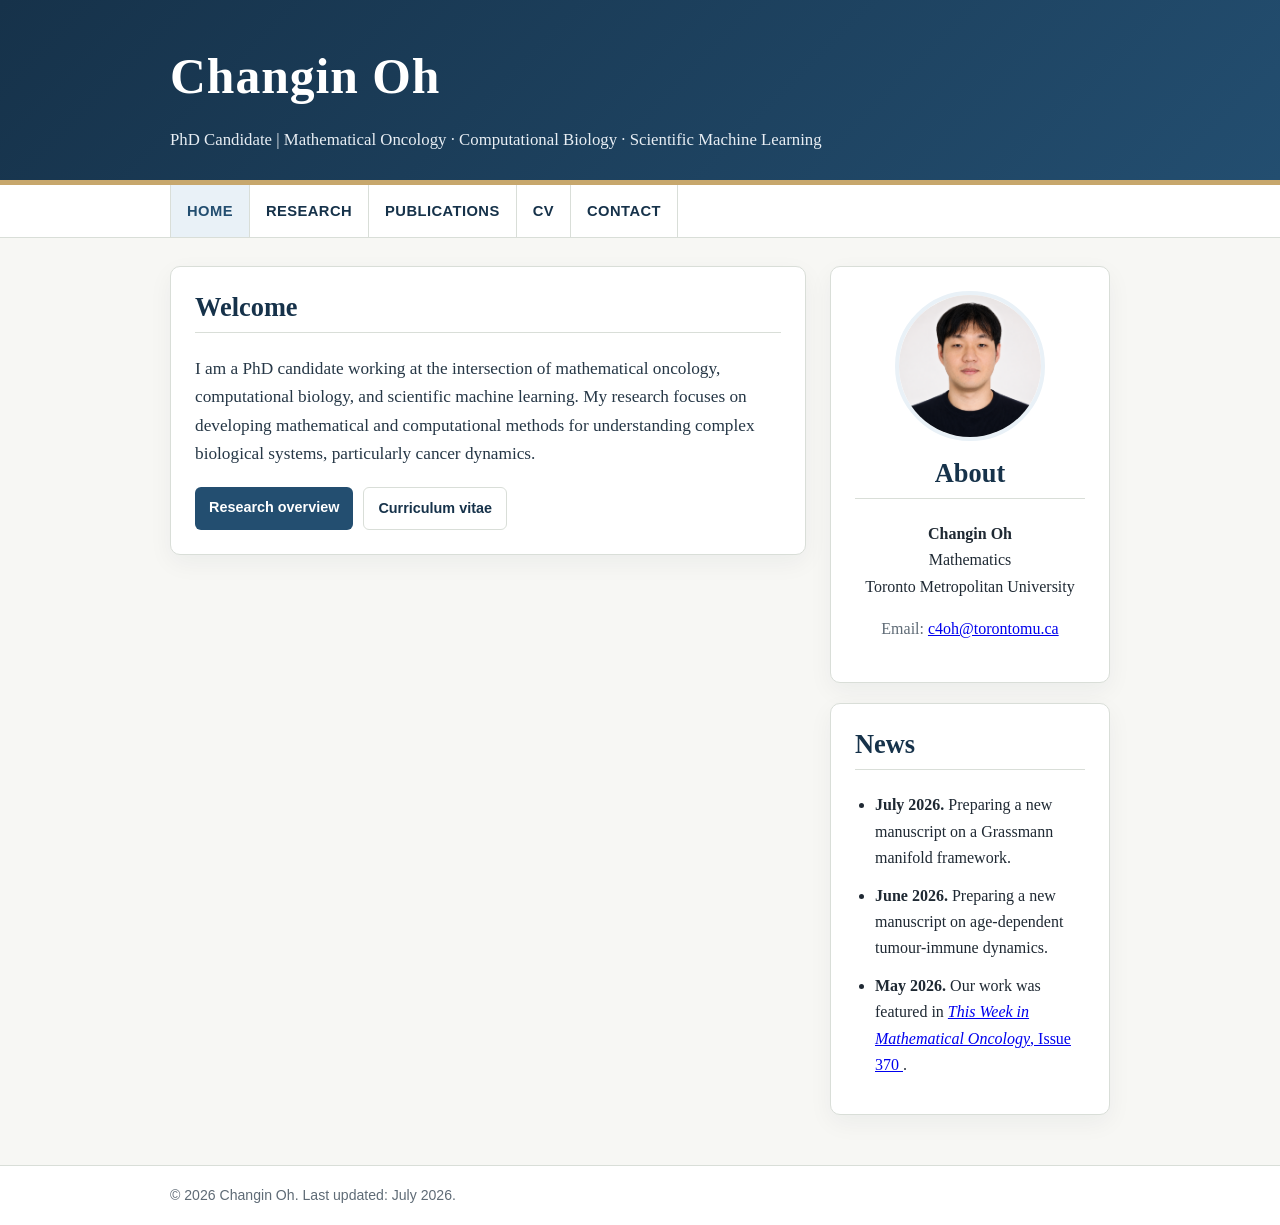
==== index.html @ 05e10b23 "Add files via upload" ====
<!DOCTYPE html>
<html lang="en">
<head>
  <meta charset="UTF-8">
  <meta name="viewport" content="width=device-width, initial-scale=1.0">
  <title>Home | Changin Oh</title>
  <link rel="stylesheet" href="style.css">
</head>
<body>
  <header class="site-header">
    <div class="header-inner">
      <h1 class="site-title">Changin Oh</h1>
      <p class="site-subtitle">PhD Candidate | Mathematical Oncology · Computational Biology · Scientific Machine Learning</p>
    </div>
  </header>

  <div class="nav-wrap">
    <nav class="main-nav" aria-label="Main navigation">
      <a class="active" href="index.html">Home</a>
      <a href="research.html">Research</a>
      <a href="publications.html">Publications</a>
      <!--
      <a href="projects.html">Projects</a>
      <a href="teaching.html">Teaching</a>
      -->
      <a href="cv.html">CV</a>
      <a href="contact.html">Contact</a>
    </nav>
  </div>

  <main class="container page-grid">
    <section class="card">
      <h2>Welcome</h2>
      <p class="lead">
        I am a PhD candidate working at the intersection of mathematical oncology, 
        computational biology, and scientific machine learning. 
        My research focuses on developing mathematical and computational methods for 
        understanding complex biological systems, particularly cancer dynamics.
      </p>
      <!--
      <p>
        ...
      </p>
      -->
      <div class="button-row">
        <a class="button" href="research.html">Research overview</a>
        <a class="button secondary" href="cv.html">Curriculum vitae</a>
      </div>
    </section>

    <aside>
      <section class="card profile-box">
        <img class="profile-photo" src="assets/profile.png" alt="Profile Photo">
        <h2>About</h2>
        <p>
          <strong>Changin Oh</strong><br>
          Mathematics<br>
          <span class="university-name">Toronto Metropolitan University</span></p>
        <p class="muted">Email:
          <a href="mailto:c4oh@torontomu.ca">c4oh@torontomu.ca</a></p>
      </section>

      <section class="card">
        <h2>News</h2>
        <ul class="news-list">
          <li>
            <strong>July 2026.</strong>
            Preparing a new manuscript on a Grassmann manifold framework.
          </li>

          <li>
            <strong>June 2026.</strong>
            Preparing a new manuscript on age-dependent tumour-immune dynamics.
          </li>

          <li>
            <strong>May 2026.</strong>
            Our work was featured in
            <a href="https://thisweekmathonco.substack.com/p/this-week-in-mathonco-370" target="_blank" rel="noopener noreferrer">
              <cite>This Week in Mathematical Oncology</cite>, Issue 370
            </a>.
          </li>
        </ul>
      </section>
    </aside>
  </main>

  <footer class="footer">
    <div class="footer-inner">© 2026 Changin Oh. Last updated: July 2026.</div>
  </footer>
</body>
</html>
---- style.css ----
:root {
  --bg: #f7f7f4;
  --paper: #ffffff;
  --text: #1f2933;
  --muted: #5f6b76;
  --line: #d9ded8;
  --accent: #234e70;
  --accent-dark: #16324a;
  --accent-soft: #e9f1f7;
  --max-width: 980px;
}

* {
  box-sizing: border-box;
}

body {
  margin: 0;
  color: var(--text);
  background: var(--bg);
  font-family: Georgia, "Times New Roman", serif;
  line-height: 1.65;
}

.site-header {
  background: linear-gradient(135deg, var(--accent-dark), var(--accent));
  color: #fff;
  border-bottom: 5px solid #c7a76c;
}

.header-inner {
  max-width: var(--max-width);
  margin: 0 auto;
  padding: 36px 20px 26px;
}

.site-title {
  margin: 0;
  font-size: clamp(2rem, 4vw, 3.1rem);
  letter-spacing: 0.02em;
}

.site-subtitle {
  margin: 8px 0 0;
  max-width: 760px;
  color: #e8eef4;
  font-size: 1.05rem;
}

.nav-wrap {
  background: #ffffff;
  border-bottom: 1px solid var(--line);
}

.main-nav {
  max-width: var(--max-width);
  margin: 0 auto;
  padding: 0 20px;
  display: flex;
  flex-wrap: wrap;
  gap: 0;
}

.main-nav a {
  display: block;
  padding: 14px 16px;
  color: var(--accent-dark);
  text-decoration: none;
  font-family: Arial, Helvetica, sans-serif;
  font-size: 0.92rem;
  font-weight: 700;
  letter-spacing: 0.03em;
  text-transform: uppercase;
  border-left: 1px solid var(--line);
}

.main-nav a:last-child {
  border-right: 1px solid var(--line);
}

.main-nav a:hover,
.main-nav a.active {
  background: var(--accent-soft);
  color: var(--accent);
}

.container {
  max-width: var(--max-width);
  margin: 28px auto 50px;
  padding: 0 20px;
}

.page-grid {
  display: grid;
  grid-template-columns: minmax(0, 1fr) 280px;
  gap: 24px;
  align-items: start;
}

.card {
  background: var(--paper);
  border: 1px solid var(--line);
  border-radius: 10px;
  padding: 24px;
  box-shadow: 0 8px 24px rgba(27, 39, 51, 0.05);
}

.card + .card {
  margin-top: 20px;
}

h2,
h3 {
  color: var(--accent-dark);
  line-height: 1.25;
}

h2 {
  margin-top: 0;
  padding-bottom: 8px;
  border-bottom: 1px solid var(--line);
  font-size: 1.65rem;
}

h3 {
  margin-bottom: 6px;
  font-size: 1.15rem;
}

p {
  margin-top: 0;
}

.lead {
  font-size: 1.08rem;
  color: #263746;
}

.muted {
  color: var(--muted);
}

.news-list,
.plain-list,
.pub-list {
  padding-left: 1.25rem;
  margin-bottom: 0;
}

.news-list li,
.plain-list li,
.pub-list li {
  margin-bottom: 0.7rem;
}

.pub-list strong {
  color: #111827;
}

.tag-list {
  display: flex;
  flex-wrap: wrap;
  gap: 8px;
  padding: 0;
  list-style: none;
}

.tag-list li {
  background: var(--accent-soft);
  color: var(--accent-dark);
  border: 1px solid #d2e2ee;
  border-radius: 999px;
  padding: 5px 10px;
  font-family: Arial, Helvetica, sans-serif;
  font-size: 0.85rem;
}

.profile-box {
  text-align: center;
}

.profile-photo {
  display: block;
  width: 150px;
  height: 150px;
  margin: 0 auto 16px;
  border-radius: 50%;
  border: 4px solid var(--accent-soft);
  object-fit: cover;
  object-position: center top;
}

.university-name {
  white-space: nowrap;
}

.featured-note {
  display: block;
  margin-top: 5px;
  color: var(--muted);
  font-size: 0.82rem;
  line-height: 1.4;
}

.button-row {
  display: flex;
  flex-wrap: wrap;
  gap: 10px;
  margin-top: 18px;
}

.button {
  display: inline-block;
  padding: 9px 14px;
  border-radius: 6px;
  background: var(--accent);
  color: #fff;
  text-decoration: none;
  font-family: Arial, Helvetica, sans-serif;
  font-weight: 700;
  font-size: 0.9rem;
}

.button.secondary {
  background: #ffffff;
  color: var(--accent-dark);
  border: 1px solid var(--line);
}

.info-table {
  width: 100%;
  border-collapse: collapse;
}

.info-table th,
.info-table td {
  padding: 10px 8px;
  border-bottom: 1px solid var(--line);
  text-align: left;
  vertical-align: top;
}

.info-table th {
  width: 150px;
  color: var(--accent-dark);
}

.footer {
  border-top: 1px solid var(--line);
  background: #ffffff;
  color: var(--muted);
  font-family: Arial, Helvetica, sans-serif;
  font-size: 0.88rem;
}

.footer-inner {
  max-width: var(--max-width);
  margin: 0 auto;
  padding: 18px 20px;
}

@media (max-width: 760px) {
  .page-grid {
    grid-template-columns: 1fr;
  }

  .main-nav {
    padding: 0;
  }

  .main-nav a {
    flex: 1 1 50%;
    text-align: center;
    border-top: 1px solid var(--line);
  }

  .main-nav a:last-child {
    border-right: none;
  }

  .header-inner,
  .container,
  .footer-inner {
    padding-left: 16px;
    padding-right: 16px;
  }
}
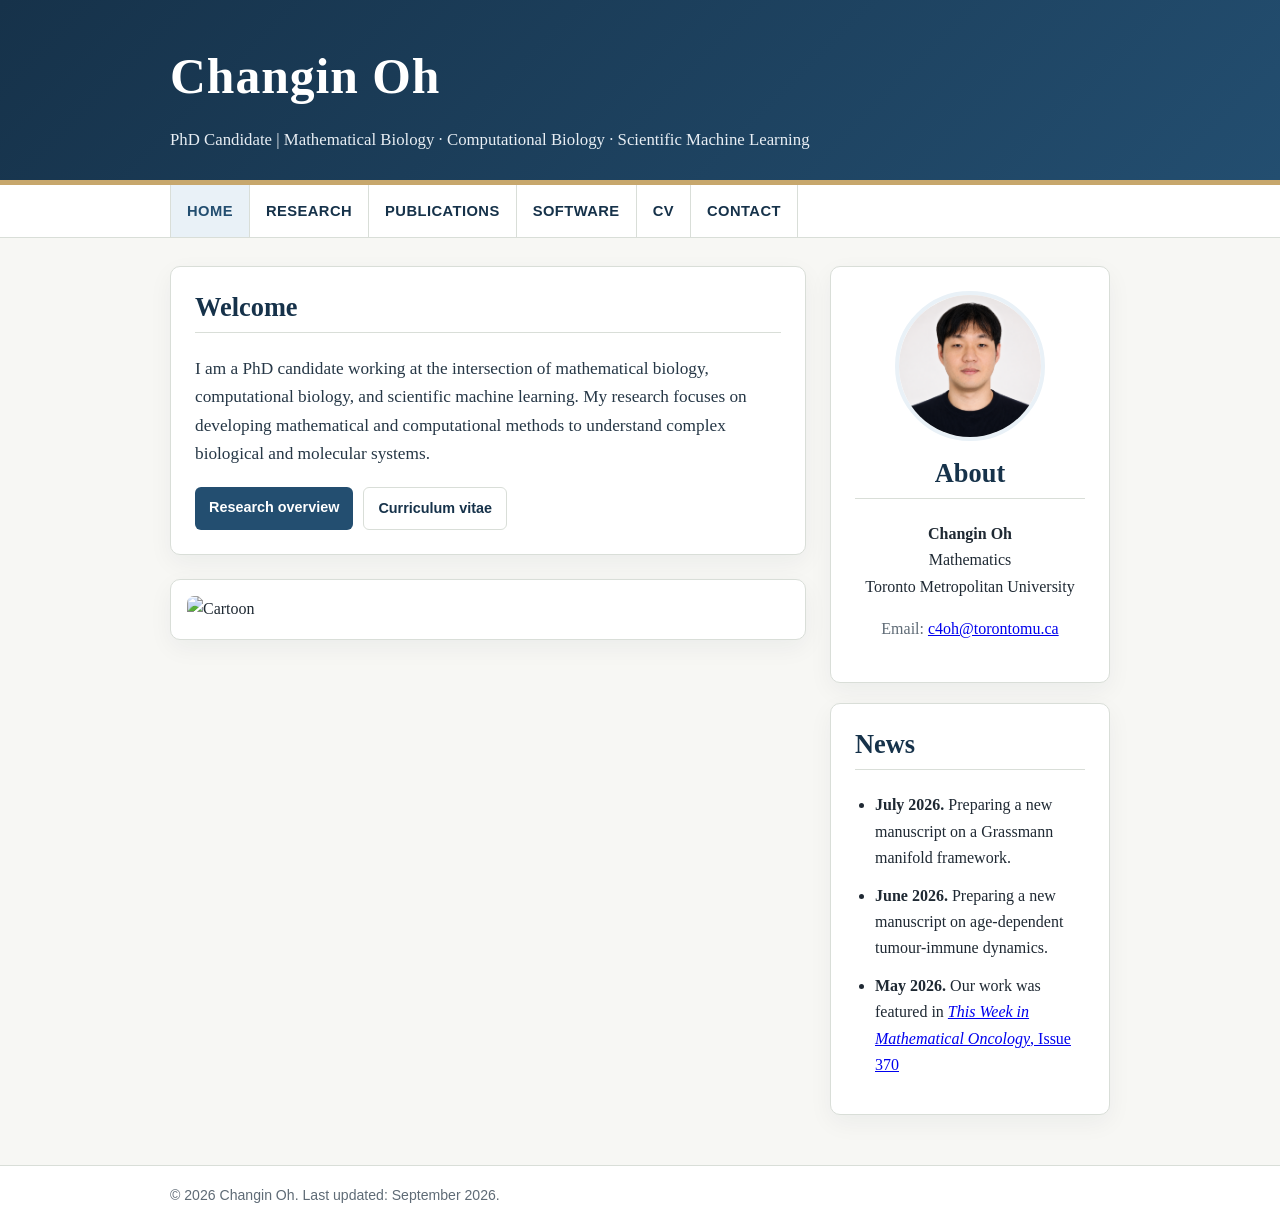
==== commit b3d90578: "Add files via upload" ====
--- a/index.html
+++ b/index.html
@@ -3,6 +3,7 @@
 <head>
   <meta charset="UTF-8">
   <meta name="viewport" content="width=device-width, initial-scale=1.0">
+  <meta name="google-site-verification" content="vgaydwJpvfKKzOZPRnzCkNkQtRiooc8wF6aoSqg2hdk" />
   <title>Home | Changin Oh</title>
   <link rel="stylesheet" href="style.css">
 </head>
@@ -10,7 +11,7 @@
   <header class="site-header">
     <div class="header-inner">
       <h1 class="site-title">Changin Oh</h1>
-      <p class="site-subtitle">PhD Candidate | Mathematical Oncology · Computational Biology · Scientific Machine Learning</p>
+      <p class="site-subtitle">PhD Candidate | Mathematical Biology · Computational Biology · Scientific Machine Learning</p>
     </div>
   </header>
 
@@ -19,8 +20,8 @@
       <a class="active" href="index.html">Home</a>
       <a href="research.html">Research</a>
       <a href="publications.html">Publications</a>
+      <a href="software.html">Software</a>
       <!--
-      <a href="projects.html">Projects</a>
       <a href="teaching.html">Teaching</a>
       -->
       <a href="cv.html">CV</a>
@@ -29,24 +30,30 @@
   </div>
 
   <main class="container page-grid">
-    <section class="card">
-      <h2>Welcome</h2>
-      <p class="lead">
-        I am a PhD candidate working at the intersection of mathematical oncology, 
-        computational biology, and scientific machine learning. 
-        My research focuses on developing mathematical and computational methods for 
-        understanding complex biological systems, particularly cancer dynamics.
-      </p>
-      <!--
-      <p>
-        ...
-      </p>
-      -->
-      <div class="button-row">
-        <a class="button" href="research.html">Research overview</a>
-        <a class="button secondary" href="cv.html">Curriculum vitae</a>
-      </div>
-    </section>
+    <div class="main-column">
+      <section class="card">
+        <h2>Welcome</h2>
+        <p class="lead">
+          I am a PhD candidate working at the intersection of mathematical biology, computational biology, and scientific machine learning. 
+          My research focuses on developing mathematical and computational methods to understand complex biological and molecular systems.
+        </p>
+        <!--
+        <p>
+          ...
+        </p>
+        -->
+        <div class="button-row">
+          <a class="button" href="research.html">Research overview</a>
+          <a class="button secondary" href="cv.html">Curriculum vitae</a>
+        </div>
+      </section>
+
+      <section class="card cartoon-card">
+        <figure class="homepage-cartoon">
+          <img src="assets/cartoon.png" alt="Cartoon" loading="lazy">
+        </figure>
+      </section>
+    </div>
 
     <aside>
       <section class="card profile-box">
@@ -78,7 +85,7 @@
             Our work was featured in
             <a href="https://thisweekmathonco.substack.com/p/this-week-in-mathonco-370" target="_blank" rel="noopener noreferrer">
               <cite>This Week in Mathematical Oncology</cite>, Issue 370
-            </a>.
+            </a>
           </li>
         </ul>
       </section>
@@ -86,7 +93,7 @@
   </main>
 
   <footer class="footer">
-    <div class="footer-inner">© 2026 Changin Oh. Last updated: July 2026.</div>
+    <div class="footer-inner">© 2026 Changin Oh. Last updated: September 2026.</div>
   </footer>
 </body>
-</html>
+</html>
--- a/style.css
+++ b/style.css
@@ -22,6 +22,11 @@
   line-height: 1.65;
 }
 
+
+/* =========================================================
+   Header
+   ========================================================= */
+
 .site-header {
   background: linear-gradient(135deg, var(--accent-dark), var(--accent));
   color: #fff;
@@ -32,6 +37,36 @@
   max-width: var(--max-width);
   margin: 0 auto;
   padding: 36px 20px 26px;
+}
+
+.contact-header {
+  display: flex;
+  align-items: center;
+  justify-content: space-between;
+  gap: 24px;
+}
+
+.contact-header .header-text {
+  flex: 1;
+  min-width: 0;
+}
+
+.header-mascot-wrap {
+  width: 110px;
+  height: 110px;
+  flex-shrink: 0;
+  border-radius: 50%;
+  overflow: hidden;
+  box-shadow: 0 6px 18px rgba(0, 0, 0, 0.18);
+}
+
+.header-mascot {
+  width: 100%;
+  height: 100%;
+  display: block;
+  object-fit: cover;
+  object-position: center;
+  transform: scale(1.22);
 }
 
 .site-title {
@@ -46,6 +81,11 @@
   color: #e8eef4;
   font-size: 1.05rem;
 }
+
+
+/* =========================================================
+   Navigation
+   ========================================================= */
 
 .nav-wrap {
   background: #ffffff;
@@ -84,6 +124,11 @@
   color: var(--accent);
 }
 
+
+/* =========================================================
+   Main layout
+   ========================================================= */
+
 .container {
   max-width: var(--max-width);
   margin: 28px auto 50px;
@@ -96,6 +141,15 @@
   gap: 24px;
   align-items: start;
 }
+
+.main-column {
+  min-width: 0;
+}
+
+
+/* =========================================================
+   Cards
+   ========================================================= */
 
 .card {
   background: var(--paper);
@@ -109,6 +163,36 @@
   margin-top: 20px;
 }
 
+/* Slightly larger gap between Welcome and cartoon */
+.main-column .card + .card {
+  margin-top: 24px;
+}
+
+
+/* =========================================================
+   Homepage cartoon
+   ========================================================= */
+
+.cartoon-card {
+  padding: 16px;
+}
+
+.homepage-cartoon {
+  margin: 0;
+}
+
+.homepage-cartoon img {
+  display: block;
+  width: 100%;
+  height: auto;
+  border-radius: 7px;
+}
+
+
+/* =========================================================
+   Headings and text
+   ========================================================= */
+
 h2,
 h3 {
   color: var(--accent-dark);
@@ -140,6 +224,11 @@
   color: var(--muted);
 }
 
+
+/* =========================================================
+   Lists
+   ========================================================= */
+
 .news-list,
 .plain-list,
 .pub-list {
@@ -156,6 +245,11 @@
 .pub-list strong {
   color: #111827;
 }
+
+
+/* =========================================================
+   Tags
+   ========================================================= */
 
 .tag-list {
   display: flex;
@@ -174,6 +268,11 @@
   font-family: Arial, Helvetica, sans-serif;
   font-size: 0.85rem;
 }
+
+
+/* =========================================================
+   Profile
+   ========================================================= */
 
 .profile-box {
   text-align: center;
@@ -194,6 +293,11 @@
   white-space: nowrap;
 }
 
+
+/* =========================================================
+   Featured note
+   ========================================================= */
+
 .featured-note {
   display: block;
   margin-top: 5px;
@@ -201,6 +305,11 @@
   font-size: 0.82rem;
   line-height: 1.4;
 }
+
+
+/* =========================================================
+   Buttons
+   ========================================================= */
 
 .button-row {
   display: flex;
@@ -227,6 +336,77 @@
   border: 1px solid var(--line);
 }
 
+
+
+/* =========================================================
+   Software
+   ========================================================= */
+
+.software-list {
+  margin-top: 18px;
+}
+
+.software-item {
+  padding: 8px 0 28px;
+  border-top: none;
+}
+
+.software-item + .software-item {
+  margin-top: 30px;
+  padding-top: 30px;
+  border-top: 1px solid var(--line);
+}
+
+.software-item:last-child {
+  padding-bottom: 4px;
+}
+
+.software-heading {
+  display: flex;
+  align-items: baseline;
+  justify-content: space-between;
+  gap: 18px;
+  margin-bottom: 10px;
+}
+
+.software-heading h3 {
+  margin: 0;
+  font-size: 1.25rem;
+}
+
+.software-type {
+  flex-shrink: 0;
+  color: var(--muted);
+  font-family: Arial, Helvetica, sans-serif;
+  font-size: 0.82rem;
+  font-weight: 700;
+  letter-spacing: 0.03em;
+  text-transform: uppercase;
+}
+
+.software-item p {
+  max-width: 820px;
+  margin-bottom: 14px;
+}
+
+/* .software-tags {
+  margin: 0;
+} */
+
+.software-links {
+  margin-top: 16px;
+}
+
+.software-links .button {
+  padding: 8px 13px;
+  font-size: 0.86rem;
+}
+
+
+/* =========================================================
+   Tables
+   ========================================================= */
+
 .info-table {
   width: 100%;
   border-collapse: collapse;
@@ -245,6 +425,11 @@
   color: var(--accent-dark);
 }
 
+
+/* =========================================================
+   Footer
+   ========================================================= */
+
 .footer {
   border-top: 1px solid var(--line);
   background: #ffffff;
@@ -259,7 +444,13 @@
   padding: 18px 20px;
 }
 
+
+/* =========================================================
+   Mobile
+   ========================================================= */
+
 @media (max-width: 760px) {
+
   .page-grid {
     grid-template-columns: 1fr;
   }
@@ -270,18 +461,47 @@
 
   .main-nav a {
     flex: 1 1 50%;
+    border-top: 1px solid var(--line);
     text-align: center;
-    border-top: 1px solid var(--line);
   }
 
   .main-nav a:last-child {
     border-right: none;
+  }
+
+  .contact-header {
+    align-items: center;
+    gap: 16px;
+  }
+
+  .header-mascot-wrap {
+    width: 82px;
+    height: 82px;
   }
 
   .header-inner,
   .container,
   .footer-inner {
+    padding-right: 16px;
     padding-left: 16px;
-    padding-right: 16px;
-  }
-}
+  }
+
+  .university-name {
+    white-space: normal;
+  }
+
+  .cartoon-card {
+    padding: 10px;
+  }
+
+
+  .software-heading {
+    display: block;
+  }
+
+  .software-type {
+    display: block;
+    margin-top: 5px;
+  }
+
+}
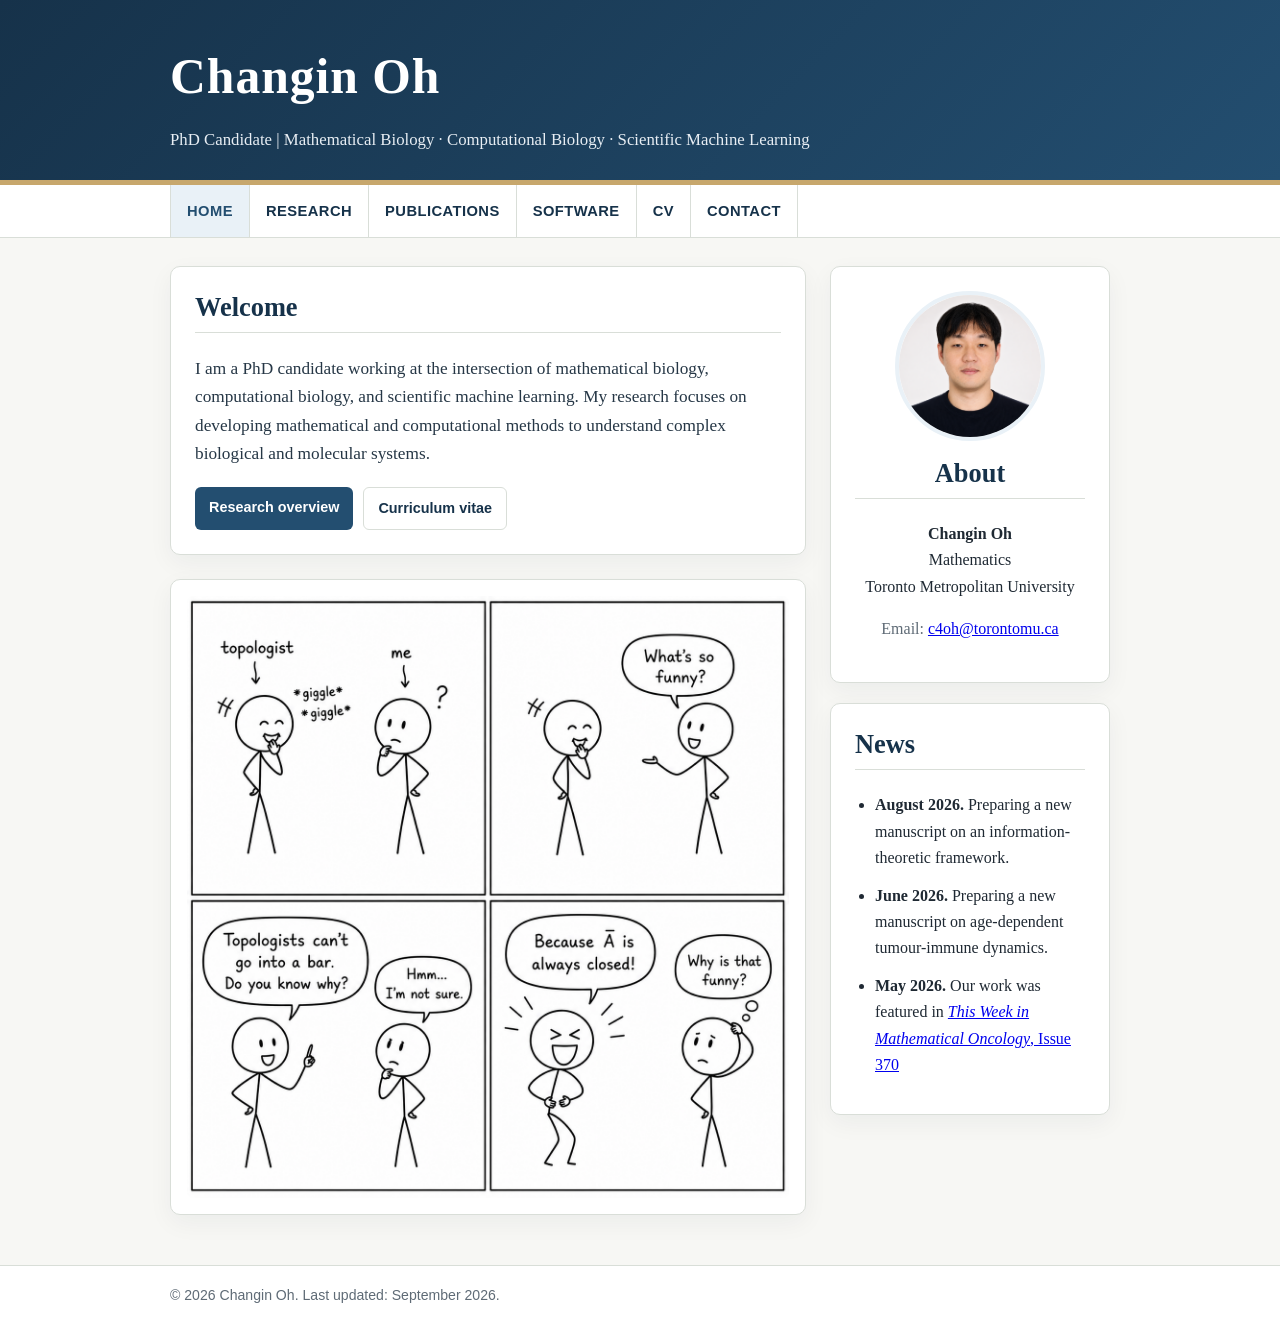
==== commit 0cceedca: "Add files via upload" ====
--- a/index.html
+++ b/index.html
@@ -71,8 +71,8 @@
         <h2>News</h2>
         <ul class="news-list">
           <li>
-            <strong>July 2026.</strong>
-            Preparing a new manuscript on a Grassmann manifold framework.
+            <strong>August 2026.</strong>
+            Preparing a new manuscript on an information-theoretic framework.
           </li>
 
           <li>
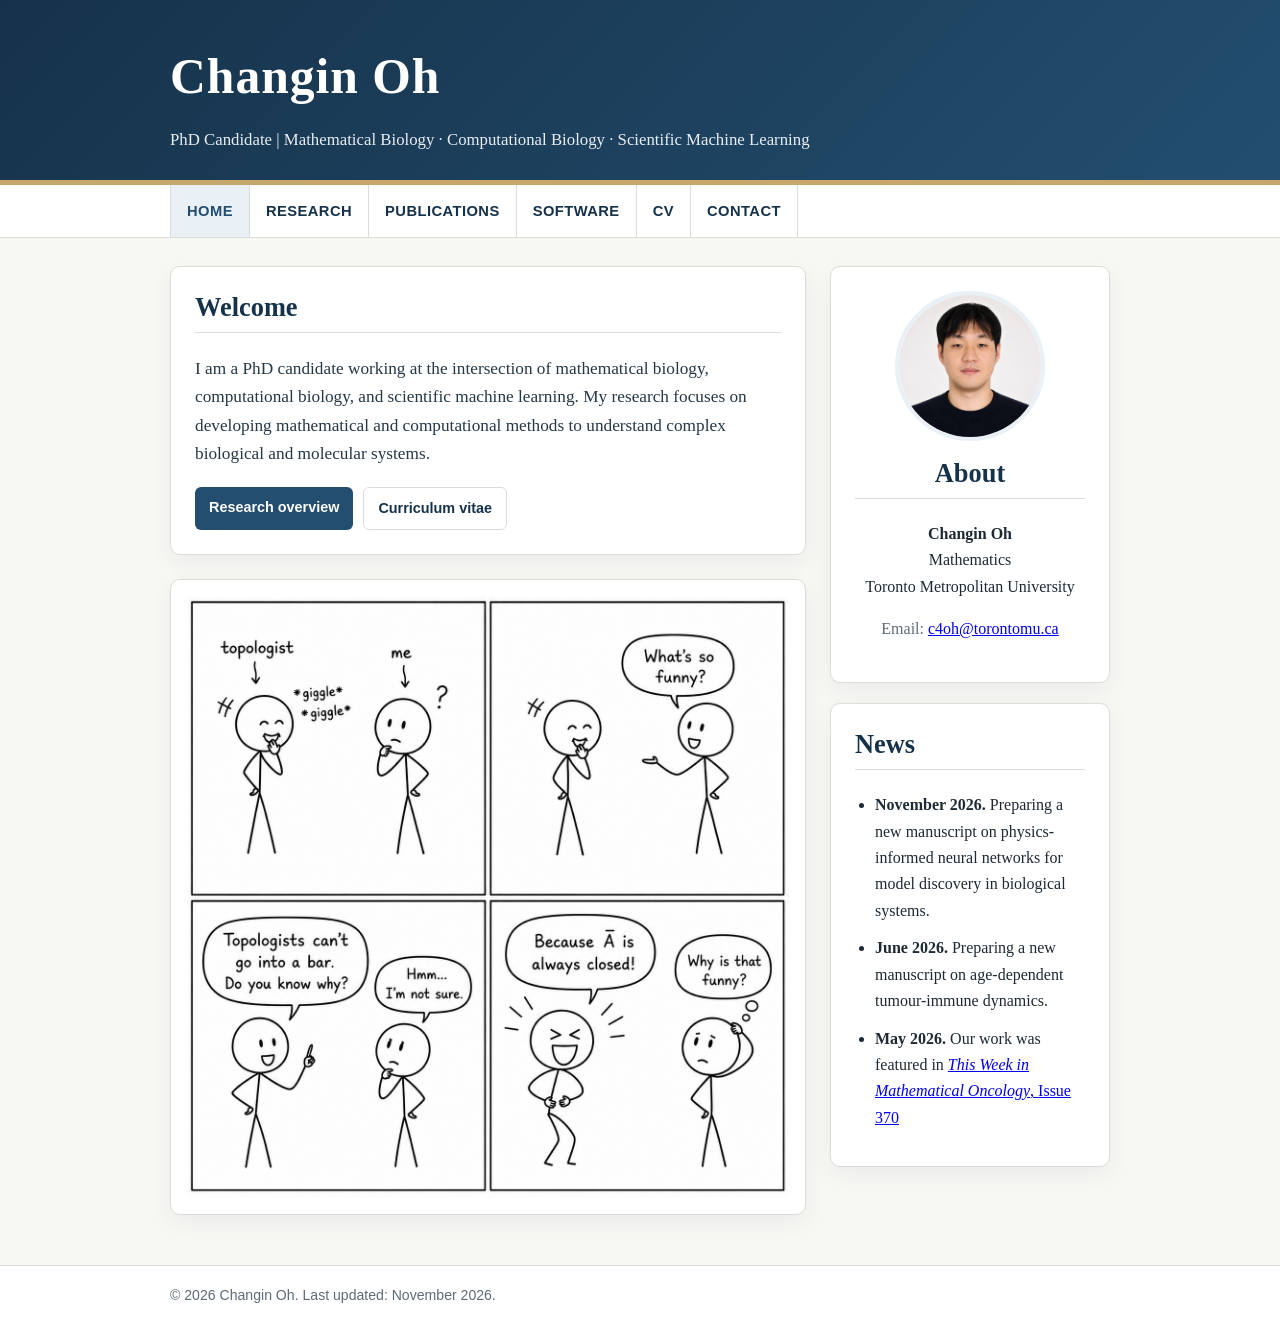
==== commit 39cb425f: "Add files via upload" ====
--- a/index.html
+++ b/index.html
@@ -3,7 +3,7 @@
 <head>
   <meta charset="UTF-8">
   <meta name="viewport" content="width=device-width, initial-scale=1.0">
-  <meta name="google-site-verification" content="vgaydwJpvfKKzOZPRnzCkNkQtRiooc8wF6aoSqg2hdk" />
+  <meta name="google-site-verification" content="WrCTdYQeGuGg2-zCNoDp3GE-q_Ppd8hL3875NhOZOSQ">
   <title>Home | Changin Oh</title>
   <link rel="stylesheet" href="style.css">
 </head>
@@ -71,8 +71,8 @@
         <h2>News</h2>
         <ul class="news-list">
           <li>
-            <strong>August 2026.</strong>
-            Preparing a new manuscript on an information-theoretic framework.
+            <strong>November 2026.</strong>
+            Preparing a new manuscript on physics-informed neural networks for model discovery in biological systems.
           </li>
 
           <li>
@@ -93,7 +93,7 @@
   </main>
 
   <footer class="footer">
-    <div class="footer-inner">© 2026 Changin Oh. Last updated: September 2026.</div>
+    <div class="footer-inner">© 2026 Changin Oh. Last updated: November 2026.</div>
   </footer>
 </body>
 </html>
